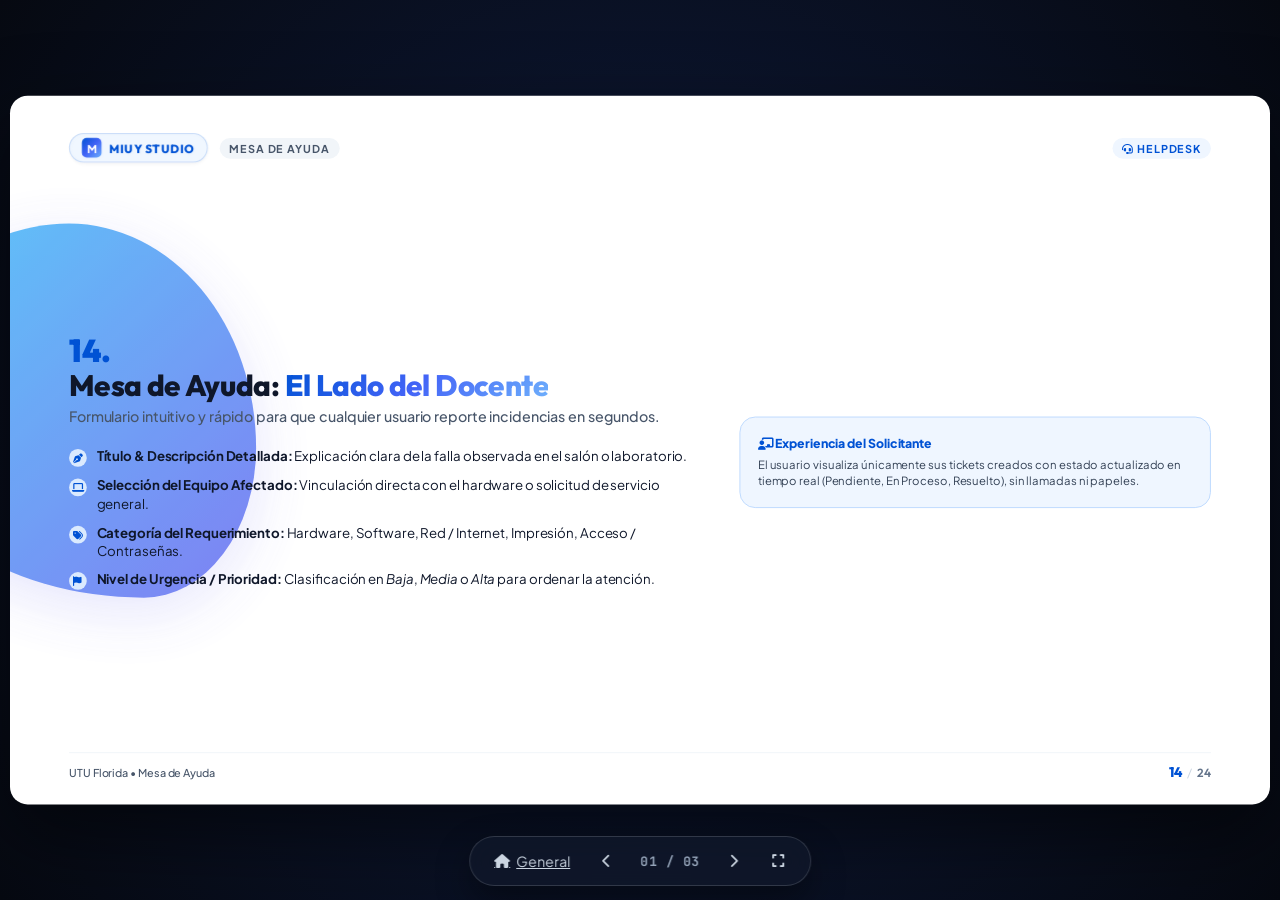
==== alan.html @ a7487570 "Presentacion modular por integrante con iframe maestro y diseño limpio para presentacion publica" ====
<!DOCTYPE html>
<html lang="es">
<head>
  <meta charset="UTF-8">
  <meta name="viewport" content="width=device-width, initial-scale=1.0">
  <title>Alan - Mesa de Ayuda | MIUY Studio • Portal UTU</title>
  
  <!-- FontAwesome 6 & Estilos -->
  <link rel="stylesheet" href="https://cdnjs.cloudflare.com/ajax/libs/font-awesome/6.5.1/css/all.min.css">
  <link rel="stylesheet" href="styles.css">
</head>
<body class="speaker-page">

<div id="presentation-container">
  
  <!-- MAIN SLIDE VIEWPORT (16:9 1280x720) -->
  <div id="slide-viewport">

    <!-- SLIDE 14: MESA DE AYUDA: LADO DEL USUARIO -->
    <section class="slide active" data-slide="14">
      <div class="slide-bg-decor">
        <div class="blob-left-accent"></div>
      </div>

      <div class="slide-header">
        <div class="header-left">
          <div class="project-brand-pill"><div class="brand-icon">M</div><span class="brand-text">MIUY STUDIO</span></div>
          <span class="section-tag">Mesa de Ayuda</span>
        </div>
        <div class="section-tag" style="background:#eff6ff; color:var(--primary); font-weight:700;">
          <i class="fa-solid fa-headset"></i> Helpdesk
        </div>
      </div>

      <div class="slide-body">
        <div class="col-left">
          <div class="slide-title-area">
            <div class="slide-number-label">14.</div>
            <h2 class="slide-title">Mesa de Ayuda: <span class="highlight">El Lado del Docente</span></h2>
            <p class="slide-subtitle">Formulario intuitivo y rápido para que cualquier usuario reporte incidencias en segundos.</p>
          </div>

          <ul class="custom-list">
            <li>
              <span class="list-icon"><i class="fa-solid fa-pen-nib"></i></span>
              <div><strong>Título & Descripción Detallada:</strong> Explicación clara de la falla observada en el salón o laboratorio.</div>
            </li>
            <li>
              <span class="list-icon"><i class="fa-solid fa-laptop"></i></span>
              <div><strong>Selección del Equipo Afectado:</strong> Vinculación directa con el hardware o solicitud de servicio general.</div>
            </li>
            <li>
              <span class="list-icon"><i class="fa-solid fa-tags"></i></span>
              <div><strong>Categoría del Requerimiento:</strong> Hardware, Software, Red / Internet, Impresión, Acceso / Contraseñas.</div>
            </li>
            <li>
              <span class="list-icon"><i class="fa-solid fa-flag"></i></span>
              <div><strong>Nivel de Urgencia / Prioridad:</strong> Clasificación en <em>Baja</em>, <em>Media</em> o <em>Alta</em> para ordenar la atención.</div>
            </li>
          </ul>
        </div>

        <div class="col-right">
          <div style="background:#eff6ff; border:1px solid #bfdbfe; border-radius:16px; padding:18px; width:100%;">
            <div style="font-size:12.5px; font-weight:800; color:var(--primary); margin-bottom:6px;"><i class="fa-solid fa-chalkboard-user"></i> Experiencia del Solicitante</div>
            <p style="font-size:11.5px; color:#334155; line-height:1.45;">
              El usuario visualiza únicamente sus tickets creados con estado actualizado en tiempo real (Pendiente, En Proceso, Resuelto), sin llamadas ni papeles.
            </p>
          </div>
        </div>
      </div>

      <div class="slide-footer">
        <div class="footer-school-info"><span class="footer-school-text">UTU Florida • Mesa de Ayuda</span></div>
        <div class="footer-pagination"><span class="page-cur">14</span><span class="page-sep">/</span><span class="page-total">24</span></div>
      </div>
    </section>

    <!-- SLIDE 15: BANDEJA TÉCNICA -->
    <section class="slide" data-slide="15">
      <div class="slide-bg-decor">
        <div class="blob-bottom-right"></div>
      </div>

      <div class="slide-header">
        <div class="header-left">
          <div class="project-brand-pill"><div class="brand-icon">M</div><span class="brand-text">MIUY STUDIO</span></div>
          <span class="section-tag">Gestión de Soporte</span>
        </div>
        <div class="section-tag" style="background:#eff6ff; color:var(--primary); font-weight:700;">
          <i class="fa-solid fa-screwdriver-wrench"></i> Bandeja Técnica
        </div>
      </div>

      <div class="slide-body">
        <div class="col-left">
          <div class="slide-title-area">
            <div class="slide-number-label">15.</div>
            <h2 class="slide-title">Bandeja Técnica & <span class="highlight">Gestión de Incidencias</span></h2>
            <p class="slide-subtitle">Herramientas especializadas para el trabajo diario de los técnicos de soporte informático.</p>
          </div>

          <div class="cards-grid-2">
            <div class="feature-card">
              <div class="feature-icon-box"><i class="fa-solid fa-user-check"></i></div>
              <div class="feature-title">Mis Tickets</div>
              <div class="feature-desc">Incidencias asignadas directamente al técnico autenticado para su diagnóstico.</div>
            </div>
            <div class="feature-card">
              <div class="feature-icon-box"><i class="fa-solid fa-list-check"></i></div>
              <div class="feature-title">Todos los Tickets</div>
              <div class="feature-desc">Visión global de requerimientos para auto-asignación coordinada del equipo técnico.</div>
            </div>
            <div class="feature-card">
              <div class="feature-icon-box"><i class="fa-solid fa-wrench"></i></div>
              <div class="feature-title">Equipos con Atención</div>
              <div class="feature-desc">Seguimiento de hardware que actualmente se encuentra en taller o mantenimiento.</div>
            </div>
            <div class="feature-card">
              <div class="feature-icon-box"><i class="fa-solid fa-filter"></i></div>
              <div class="feature-title">Filtros por Estado</div>
              <div class="feature-desc">Clasificación inmediata por Estado (Pendiente, En Proceso, Resuelto) y Prioridad.</div>
            </div>
          </div>
        </div>

        <div class="col-right">
          <div class="device-frame-laptop">
            <div class="laptop-browser-bar">
              <div class="browser-dot red"></div><div class="browser-dot yellow"></div><div class="browser-dot green"></div>
              <div class="browser-url-pill">modulos/mesa_ayuda/mesa_ayuda.php</div>
            </div>
            <div class="mockup-img-container">
              <img src="assets/app_mesa_ayuda.png" alt="Bandeja Técnica de Mesa de Ayuda" class="real-screenshot-img">
            </div>
          </div>
        </div>
      </div>

      <div class="slide-footer">
        <div class="footer-school-info"><span class="footer-school-text">UTU Florida • Mesa de Ayuda</span></div>
        <div class="footer-pagination"><span class="page-cur">15</span><span class="page-sep">/</span><span class="page-total">24</span></div>
      </div>
    </section>

    <!-- SLIDE 16: FLUJO DE RESOLUCIÓN EN VIVO -->
    <section class="slide" data-slide="16">
      <div class="slide-bg-decor">
        <div class="blob-corner-right"></div>
      </div>

      <div class="slide-header">
        <div class="header-left">
          <div class="project-brand-pill"><div class="brand-icon">M</div><span class="brand-text">MIUY STUDIO</span></div>
          <span class="section-tag">Demostración en Vivo</span>
        </div>
        <div class="section-tag" style="background:#eff6ff; color:var(--primary); font-weight:700;">
          <i class="fa-solid fa-arrows-split-up-and-left"></i> Ciclo del Ticket
        </div>
      </div>

      <div class="slide-body" style="flex-direction:column; align-items:flex-start;">
        <div class="slide-title-area" style="display:flex; justify-content:space-between; align-items:flex-end; width:100%;">
          <div>
            <div class="slide-number-label">16.</div>
            <h2 class="slide-title">Flujo de Resolución: <span class="highlight">Ciclo del Ticket</span></h2>
            <p class="slide-subtitle">Transición formal del incidente: Pendiente → En Proceso → Resuelto con registro de solución.</p>
          </div>
          <button class="hud-btn" onclick="nextWorkflowStep()" style="background:var(--primary); color:#fff; font-size:11.5px; font-weight:700; padding:5px 12px; border-radius:6px;">
            <i class="fa-solid fa-play"></i> Avanzar Etapa del Ticket
          </button>
        </div>

        <div class="workflow-step-container">
          <div class="workflow-step-item active-step">
            <div class="step-num-bubble">1</div>
            <div style="font-weight:800; font-size:12.5px; color:#b91c1c; font-family:var(--font-display);">PENDIENTE</div>
            <div style="font-size:10.5px; color:#64748b; margin-top:2px;">Apertura por solicitante; técnico nullable.</div>
          </div>
          <div class="workflow-step-item">
            <div class="step-num-bubble">2</div>
            <div style="font-weight:800; font-size:12.5px; color:#0284c7; font-family:var(--font-display);">EN PROCESO</div>
            <div style="font-size:10.5px; color:#64748b; margin-top:2px;">Técnico asignado y diagnóstico en curso.</div>
          </div>
          <div class="workflow-step-item">
            <div class="step-num-bubble">3</div>
            <div style="font-weight:800; font-size:12.5px; color:#166534; font-family:var(--font-display);">RESUELTO</div>
            <div style="font-size:10.5px; color:#64748b; margin-top:2px;">Solución técnica aplicada y cierre.</div>
          </div>
        </div>

        <div id="ticket-sim-preview" style="width:100%; margin-top:12px;">
          <div style="background:#fef2f2; border:1px solid #fecaca; border-radius:10px; padding:12px;">
            <div style="display:flex; justify-content:space-between; margin-bottom:4px;">
              <span style="font-weight:800; color:#b91c1c; font-size:11.5px;"><i class="fa-solid fa-circle-dot"></i> TICKET #104 - PENDIENTE</span>
              <span style="font-size:10.5px; color:#64748b;">Solicitante: Juan Pérez (C.I. 4.892.110)</span>
            </div>
            <p style="font-size:12.5px; font-weight:600; color:#1e293b;">"Impresora de Dirección no responde en red"</p>
            <p style="font-size:11px; color:#64748b; margin-top:3px;">Asignado a: <em>Sin técnico asignado</em> | Equipo: IMP-KYOCERA-09</p>
          </div>
        </div>
      </div>

      <div class="slide-footer">
        <div class="footer-school-info"><span class="footer-school-text">UTU Florida • Ciclo del Ticket</span></div>
        <div class="footer-pagination"><span class="page-cur">16</span><span class="page-sep">/</span><span class="page-total">24</span></div>
      </div>
    </section>

  </div>

  <!-- HUD CONTROLLER LOCAL -->
  <div id="hud-controller" class="speaker-hud">
    <a href="index.html" class="hud-btn hud-home-btn" title="Volver a la Presentación General" target="_top">
      <i class="fa-solid fa-house"></i> <span>General</span>
    </a>
    <button class="hud-btn" id="btn-prev" title="Anterior (← o RePág)">
      <i class="fa-solid fa-chevron-left"></i>
    </button>
    <div id="hud-slide-indicator" class="hud-slide-indicator">01 / 01</div>
    <button class="hud-btn" id="btn-next" title="Siguiente (→, Espacio o AvPág)">
      <i class="fa-solid fa-chevron-right"></i>
    </button>
    <button class="hud-btn" id="btn-fullscreen" title="Pantalla Completa (Tecla F)">
      <i class="fa-solid fa-expand"></i>
    </button>
  </div>

</div>

<script src="deck-common.js"></script>
</body>
</html>
---- styles.css ----
/* ==========================================================================
   MIUY STUDIO - SISTEMA DE GESTIÓN TI
   Defensa de Proyecto Final de Grado | 3° Año B.T. Tecnologías de la Información
   Tipografía de Alta Legibilidad & Diseño Corporativo SaaS
   ========================================================================== */

@import url('https://fonts.googleapis.com/css2?family=Plus+Jakarta+Sans:ital,wght@0,300;0,400;0,500;0,600;0,700;0,800;1,400&family=Outfit:wght@400;500;600;700;800;900&family=JetBrains+Mono:wght@400;500;600;700&display=swap');

:root {
  --primary: #0052D4;
  --primary-dark: #003db3;
  --primary-light: #4364F7;
  --cyan-accent: #00C2FF;
  --sky-accent: #38bdf8;
  
  --primary-gradient: linear-gradient(135deg, #0052D4 0%, #4364F7 50%, #6FB1FC 100%);
  --cyan-gradient: linear-gradient(135deg, #00C2FF 0%, #0075FF 100%);
  --accent-gradient: linear-gradient(135deg, #0ea5e9 0%, #2563eb 100%);
  
  --surface: #ffffff;
  --surface-alt: #f8fafc;
  --surface-card: #ffffff;
  --border: #e2e8f0;
  --border-subtle: #edf2f7;
  --border-focus: rgba(0, 82, 212, 0.3);
  
  --text-main: #0f172a;
  --text-muted: #475569;
  --text-light: #64748b;
  --text-white: #ffffff;
  
  --shadow-sm: 0 2px 4px rgba(0, 0, 0, 0.04);
  --shadow-md: 0 10px 25px -5px rgba(0, 50, 150, 0.07), 0 4px 10px -2px rgba(0, 0, 0, 0.03);
  --shadow-lg: 0 20px 40px -10px rgba(0, 82, 212, 0.12), 0 8px 16px -4px rgba(0, 0, 0, 0.03);
  --shadow-glow: 0 0 30px rgba(0, 82, 212, 0.2);
  
  --radius-xs: 6px;
  --radius-sm: 10px;
  --radius-md: 16px;
  --radius-lg: 24px;
  --radius-full: 9999px;
  
  --font-display: 'Outfit', -apple-system, BlinkMacSystemFont, 'Segoe UI', Roboto, sans-serif;
  --font-body: 'Plus Jakarta Sans', -apple-system, BlinkMacSystemFont, 'Segoe UI', Roboto, sans-serif;
  --font-mono: 'JetBrains Mono', monospace;
  
  --transition: all 0.35s cubic-bezier(0.16, 1, 0.3, 1);
}

* {
  margin: 0;
  padding: 0;
  box-sizing: border-box;
}

html, body {
  width: 100%;
  height: 100%;
  overflow: hidden;
  background-color: #070b14;
  font-family: var(--font-body);
  color: var(--text-main);
  user-select: none;
  -webkit-font-smoothing: antialiased;
  -moz-osx-font-smoothing: grayscale;
}

/* ==========================================================================
   PRESENTATION VIEWPORT (16:9 Aspect Ratio)
   ========================================================================== */
#presentation-container {
  position: relative;
  width: 100vw;
  height: 100vh;
  display: flex;
  align-items: center;
  justify-content: center;
  background: radial-gradient(circle at center, #0f1c3f 0%, #060911 100%);
  overflow: hidden;
}

#slide-viewport {
  position: relative;
  width: 1280px;
  height: 720px;
  background: #ffffff;
  border-radius: 18px;
  overflow: hidden;
  box-shadow: 0 30px 80px rgba(0, 0, 0, 0.55);
  transform-origin: center center;
  transition: transform 0.15s ease-out;
  flex-shrink: 0;
}

/* ==========================================================================
   ORGANIC VECTOR BACKGROUNDS (Design Reference Match)
   ========================================================================== */
.slide-bg-decor {
  position: absolute;
  inset: 0;
  pointer-events: none;
  z-index: 0;
  overflow: hidden;
}

.blob-corner-right {
  position: absolute;
  top: -100px;
  right: -90px;
  width: 500px;
  height: 500px;
  background: var(--primary-gradient);
  border-radius: 43% 57% 70% 30% / 40% 40% 60% 60%;
  opacity: 0.95;
  filter: drop-shadow(0 15px 30px rgba(0, 82, 212, 0.25));
  animation: blobMotion1 16s ease-in-out infinite alternate;
}

.blob-bottom-right {
  position: absolute;
  bottom: -150px;
  right: -80px;
  width: 560px;
  height: 560px;
  background: linear-gradient(135deg, #0284c7 0%, #2563eb 100%);
  border-radius: 60% 40% 30% 70% / 60% 30% 70% 40%;
  opacity: 0.92;
  filter: drop-shadow(0 15px 35px rgba(2, 132, 199, 0.25));
  animation: blobMotion2 18s ease-in-out infinite alternate;
}

.blob-left-accent {
  position: absolute;
  top: 18%;
  left: -130px;
  width: 380px;
  height: 380px;
  background: linear-gradient(135deg, #38bdf8 0%, #6366f1 100%);
  border-radius: 50% 50% 30% 70% / 50% 60% 40% 50%;
  opacity: 0.82;
  filter: drop-shadow(0 15px 30px rgba(99, 102, 241, 0.2));
  animation: blobMotion3 20s ease-in-out infinite alternate;
}

.circle-ring-sm {
  position: absolute;
  top: 65px;
  right: 260px;
  width: 50px;
  height: 50px;
  border: 5px solid rgba(0, 82, 212, 0.18);
  border-radius: 50%;
}

.diamond-accent {
  position: absolute;
  width: 12px;
  height: 12px;
  border: 2.5px solid #38bdf8;
  transform: rotate(45deg);
  opacity: 0.65;
}

.plus-accent {
  position: absolute;
  font-family: var(--font-display);
  font-size: 18px;
  font-weight: 700;
  color: #38bdf8;
  opacity: 0.55;
}

@keyframes blobMotion1 {
  0% { transform: translate(0, 0) rotate(0deg) scale(1); }
  100% { transform: translate(-25px, 35px) rotate(16deg) scale(1.04); }
}

@keyframes blobMotion2 {
  0% { transform: translate(0, 0) rotate(0deg) scale(1); }
  100% { transform: translate(20px, -30px) rotate(-14deg) scale(1.05); }
}

@keyframes blobMotion3 {
  0% { transform: translate(0, 0) rotate(0deg) scale(1); }
  100% { transform: translate(25px, 25px) rotate(20deg) scale(1.06); }
}

/* ==========================================================================
   SLIDE ARCHITECTURE & TRANSITIONS
   ========================================================================= */
.slide {
  position: absolute;
  inset: 0;
  padding: 38px 60px 24px 60px;
  display: flex;
  flex-direction: column;
  justify-content: space-between;
  opacity: 0;
  visibility: hidden;
  pointer-events: none;
  transform: translateX(35px) scale(0.985);
  transition: opacity 0.4s cubic-bezier(0.16, 1, 0.3, 1),
              transform 0.4s cubic-bezier(0.16, 1, 0.3, 1),
              visibility 0.4s;
  z-index: 1;
}

.slide.active {
  opacity: 1;
  visibility: visible;
  pointer-events: auto;
  transform: translateX(0) scale(1);
  z-index: 2;
}

.slide.exit-left {
  opacity: 0;
  visibility: hidden;
  transform: translateX(-35px) scale(0.985);
}

.slide.active .slide-title-area {
  animation: slideInUp 0.45s ease backwards 0.08s;
}
.slide.active .slide-body {
  animation: slideInUp 0.5s ease backwards 0.15s;
}

@keyframes slideInUp {
  from { opacity: 0; transform: translateY(14px); }
  to { opacity: 1; transform: translateY(0); }
}

/* ==========================================================================
   SLIDE HEADER
   ========================================================================== */
.slide-header {
  display: flex;
  justify-content: space-between;
  align-items: center;
  z-index: 10;
  margin-bottom: 10px;
}

.header-left {
  display: flex;
  align-items: center;
  gap: 12px;
}

.project-brand-pill {
  display: flex;
  align-items: center;
  gap: 8px;
  background: rgba(240, 247, 255, 0.95);
  border: 1px solid rgba(0, 82, 212, 0.18);
  padding: 4px 12px;
  border-radius: var(--radius-full);
  box-shadow: var(--shadow-sm);
  backdrop-filter: blur(6px);
}

.brand-icon {
  width: 20px;
  height: 20px;
  background: var(--primary-gradient);
  border-radius: 5px;
  display: flex;
  align-items: center;
  justify-content: center;
  color: #fff;
  font-weight: 800;
  font-size: 11px;
}

.brand-text {
  font-weight: 800;
  font-size: 12px;
  letter-spacing: 0.6px;
  color: var(--primary);
  font-family: var(--font-display);
}

.section-tag {
  font-size: 11px;
  font-weight: 700;
  text-transform: uppercase;
  letter-spacing: 1px;
  color: var(--text-muted);
  background: #f1f5f9;
  padding: 4px 10px;
  border-radius: var(--radius-full);
}

.speaker-pill {
  display: flex;
  align-items: center;
  gap: 8px;
  background: #ffffff;
  border: 1px solid var(--border);
  padding: 4px 12px;
  border-radius: var(--radius-full);
  box-shadow: var(--shadow-sm);
}

.speaker-role-tag {
  font-size: 11px;
  font-weight: 800;
  color: var(--primary);
  text-transform: uppercase;
  letter-spacing: 0.5px;
}

.speaker-desc-tag {
  font-size: 12px;
  font-weight: 600;
  color: var(--text-main);
}

/* ==========================================================================
   TYPOGRAPHY & HEADINGS
   ========================================================================== */
.slide-title-area {
  margin-bottom: 12px;
}

.slide-number-label {
  font-family: var(--font-display);
  font-size: 32px;
  font-weight: 900;
  color: var(--primary);
  line-height: 1;
  margin-bottom: 2px;
}

.slide-title {
  font-family: var(--font-display);
  font-size: 30px;
  font-weight: 800;
  color: var(--text-main);
  line-height: 1.18;
  letter-spacing: -0.4px;
}

.slide-title span.highlight {
  background: var(--primary-gradient);
  -webkit-background-clip: text;
  -webkit-text-fill-color: transparent;
}

.slide-subtitle {
  font-size: 14.5px;
  color: var(--text-muted);
  font-weight: 500;
  margin-top: 4px;
  line-height: 1.45;
}

/* ==========================================================================
   SLIDE BODY & LAYOUTS
   ========================================================================== */
.slide-body {
  position: relative;
  flex: 1;
  display: flex;
  gap: 32px;
  z-index: 5;
  align-items: center;
}

.col-left {
  flex: 1.15;
  display: flex;
  flex-direction: column;
  justify-content: center;
}

.col-right {
  flex: 0.85;
  display: flex;
  align-items: center;
  justify-content: center;
}

/* Feature Cards & Grids */
.cards-grid-2 {
  display: grid;
  grid-template-columns: repeat(2, 1fr);
  gap: 14px;
  width: 100%;
}

.cards-grid-3 {
  display: grid;
  grid-template-columns: repeat(3, 1fr);
  gap: 14px;
  width: 100%;
}

.cards-grid-4 {
  display: grid;
  grid-template-columns: repeat(4, 1fr);
  gap: 12px;
  width: 100%;
}

.feature-card {
  background: #ffffff;
  border: 1px solid var(--border);
  border-radius: var(--radius-md);
  padding: 15px 16px;
  box-shadow: var(--shadow-sm);
  transition: var(--transition);
  position: relative;
  overflow: hidden;
}

.feature-card::before {
  content: '';
  position: absolute;
  top: 0;
  left: 0;
  width: 3.5px;
  height: 100%;
  background: var(--primary-gradient);
  opacity: 0;
  transition: opacity 0.25s ease;
}

.feature-card:hover {
  transform: translateY(-2px);
  box-shadow: var(--shadow-md);
  border-color: #93c5fd;
}

.feature-card:hover::before {
  opacity: 1;
}

.feature-icon-box {
  width: 36px;
  height: 36px;
  background: rgba(0, 82, 212, 0.08);
  border-radius: 8px;
  display: flex;
  align-items: center;
  justify-content: center;
  font-size: 16px;
  color: var(--primary);
  margin-bottom: 10px;
}

.feature-title {
  font-family: var(--font-display);
  font-size: 15px;
  font-weight: 700;
  color: var(--text-main);
  margin-bottom: 3px;
}

.feature-desc {
  font-size: 12.5px;
  color: var(--text-muted);
  line-height: 1.45;
}

/* Bullet list */
.custom-list {
  list-style: none;
  display: flex;
  flex-direction: column;
  gap: 10px;
  margin-top: 8px;
}

.custom-list li {
  display: flex;
  align-items: flex-start;
  gap: 10px;
  font-size: 13.5px;
  color: var(--text-main);
  line-height: 1.4;
}

.list-icon {
  flex-shrink: 0;
  width: 18px;
  height: 18px;
  border-radius: 50%;
  background: #dbeafe;
  color: var(--primary);
  display: flex;
  align-items: center;
  justify-content: center;
  font-size: 10px;
  font-weight: 800;
  margin-top: 2px;
}

/* ==========================================================================
   MOCKUPS & HARDWARE FRAMES
   ========================================================================== */
.device-frame-laptop {
  position: relative;
  width: 100%;
  max-width: 440px;
  background: #ffffff;
  border-radius: 12px;
  border: 1px solid #cbd5e1;
  box-shadow: var(--shadow-lg);
  overflow: hidden;
}

.laptop-browser-bar {
  height: 26px;
  background: #f1f5f9;
  border-bottom: 1px solid #e2e8f0;
  display: flex;
  align-items: center;
  padding: 0 10px;
  gap: 5px;
}

.browser-dot {
  width: 7px;
  height: 7px;
  border-radius: 50%;
}
.browser-dot.red { background: #ef4444; }
.browser-dot.yellow { background: #f59e0b; }
.browser-dot.green { background: #10b981; }

.browser-url-pill {
  flex: 1;
  height: 16px;
  background: #ffffff;
  border-radius: 4px;
  font-size: 9.5px;
  font-family: var(--font-mono);
  color: var(--text-light);
  display: flex;
  align-items: center;
  padding: 0 6px;
  margin-left: 8px;
}

.mockup-inner-content {
  padding: 12px;
  background: #f8fafc;
}

.mockup-img-container {
  width: 100%;
  overflow: hidden;
  background: #0f172a;
  display: flex;
  align-items: flex-start;
  justify-content: center;
  max-height: 240px;
}

.real-screenshot-img {
  width: 100%;
  height: auto;
  display: block;
  object-fit: cover;
  object-position: top left;
}

.device-phone {
  position: relative;
  width: 195px;
  height: 360px;
  background: #0f172a;
  border-radius: 30px;
  padding: 8px;
  box-shadow: 0 20px 40px -10px rgba(0, 0, 0, 0.35);
  border: 3px solid #334155;
  flex-shrink: 0;
}

.phone-notch {
  width: 65px;
  height: 12px;
  background: #0f172a;
  border-radius: 0 0 8px 8px;
  position: absolute;
  top: 8px;
  left: 50%;
  transform: translateX(-50%);
  z-index: 10;
}

.phone-screen {
  width: 100%;
  height: 100%;
  background: #000000;
  border-radius: 22px;
  overflow: hidden;
  position: relative;
  display: flex;
  flex-direction: column;
}

.real-phone-screenshot {
  width: 100%;
  height: 100%;
  object-fit: cover;
  object-position: top center;
  display: block;
}

.device-tablet {
  position: relative;
  width: 360px;
  height: 240px;
  background: #1e293b;
  border-radius: 18px;
  padding: 10px;
  box-shadow: 0 20px 40px -10px rgba(0, 0, 0, 0.3);
  border: 3px solid #475569;
}

.tablet-screen {
  width: 100%;
  height: 100%;
  background: #ffffff;
  border-radius: 12px;
  overflow: hidden;
}

/* ==========================================================================
   HERO / TITLE SLIDE (Slide 1)
   ========================================================================== */
.slide-hero {
  position: relative;
  background: radial-gradient(circle at 80% 20%, rgba(56, 189, 248, 0.12) 0%, transparent 60%), #ffffff;
}

.slide-hero .col-left {
  flex: 1.15;
  max-width: 58%;
}

.slide-hero .col-right {
  flex: 0.85;
  max-width: 42%;
  display: flex;
  justify-content: center;
}

.hero-badge {
  display: inline-flex;
  align-items: center;
  gap: 8px;
  background: #eff6ff;
  border: 1px solid #bfdbfe;
  color: var(--primary);
  padding: 5px 14px;
  border-radius: var(--radius-full);
  font-size: 12px;
  font-weight: 700;
  letter-spacing: 0.5px;
  margin-bottom: 14px;
}

.hero-main-title {
  font-family: var(--font-display);
  font-size: 36px;
  font-weight: 900;
  line-height: 1.12;
  color: var(--text-main);
  margin-bottom: 12px;
  letter-spacing: -0.5px;
}

.hero-subtitle {
  font-size: 14.5px;
  color: var(--text-muted);
  line-height: 1.5;
  max-width: 580px;
  margin-bottom: 18px;
}

.hero-meta-row {
  display: flex;
  gap: 20px;
  align-items: flex-start;
  border-top: 1px solid var(--border);
  padding-top: 12px;
  flex-wrap: wrap;
}

.meta-item {
  display: flex;
  flex-direction: column;
}

.meta-label {
  font-size: 10px;
  text-transform: uppercase;
  color: var(--text-light);
  font-weight: 700;
  letter-spacing: 0.8px;
}

.meta-val {
  font-size: 13px;
  font-weight: 700;
  color: var(--text-main);
}

/* ==========================================================================
   TEAM INTRO SLIDE (6 Oradores Grid)
   ========================================================================== */
.team-grid-6 {
  display: grid;
  grid-template-columns: repeat(3, 1fr);
  gap: 12px;
  width: 100%;
}

.speaker-profile-card {
  background: #ffffff;
  border: 1px solid var(--border);
  border-radius: var(--radius-md);
  padding: 12px 14px;
  display: flex;
  align-items: center;
  gap: 12px;
  box-shadow: var(--shadow-sm);
  transition: var(--transition);
}

.speaker-profile-card:hover {
  transform: translateY(-2px);
  border-color: #38bdf8;
  box-shadow: var(--shadow-md);
}

.profile-avatar-circle {
  width: 40px;
  height: 40px;
  border-radius: 50%;
  background: var(--primary-gradient);
  display: flex;
  align-items: center;
  justify-content: center;
  color: #ffffff;
  font-size: 15px;
  font-weight: 800;
  flex-shrink: 0;
}

.profile-speaker-num {
  font-size: 10px;
  font-weight: 800;
  color: #0284c7;
  text-transform: uppercase;
  letter-spacing: 0.5px;
}

.profile-name {
  font-family: var(--font-display);
  font-size: 14px;
  font-weight: 800;
  color: var(--text-main);
}

.profile-topic {
  font-size: 11px;
  color: var(--text-muted);
  line-height: 1.25;
  margin-top: 1px;
}

/* ==========================================================================
   MER DIAGRAM BOX
   ========================================================================== */
.mer-diagram-box {
  background: #f8fafc;
  border: 1px solid #cbd5e1;
  border-radius: var(--radius-md);
  padding: 12px;
  display: grid;
  grid-template-columns: repeat(3, 1fr);
  gap: 10px;
  position: relative;
  width: 100%;
}

.mer-table-entity {
  background: #ffffff;
  border: 1px solid #94a3b8;
  border-radius: 8px;
  overflow: hidden;
  box-shadow: var(--shadow-sm);
  transition: var(--transition);
  cursor: pointer;
}

.mer-table-entity:hover, .mer-table-entity.highlighted {
  border-color: var(--primary);
  box-shadow: 0 0 12px rgba(0, 82, 212, 0.25);
  transform: translateY(-2px);
}

.mer-entity-header {
  background: var(--primary-gradient);
  color: #ffffff;
  font-family: var(--font-mono);
  font-size: 11px;
  font-weight: 700;
  padding: 5px 8px;
  display: flex;
  justify-content: space-between;
  align-items: center;
}

.mer-entity-body {
  padding: 6px 8px;
  font-size: 10.5px;
  font-family: var(--font-mono);
  color: var(--text-main);
  display: flex;
  flex-direction: column;
  gap: 3px;
}

.mer-col-pk { color: #b91c1c; font-weight: 700; }
.mer-col-fk { color: #0284c7; font-weight: 700; }

/* ==========================================================================
   WORKFLOW SIMULATOR
   ========================================================================== */
.workflow-step-container {
  display: flex;
  align-items: center;
  justify-content: space-between;
  width: 100%;
  position: relative;
  margin-top: 8px;
}

.workflow-step-container::before {
  content: '';
  position: absolute;
  top: 50%;
  left: 30px;
  right: 30px;
  height: 2px;
  background: #cbd5e1;
  transform: translateY(-50%);
  z-index: 1;
}

.workflow-step-item {
  position: relative;
  z-index: 2;
  background: #ffffff;
  border: 1.5px solid #cbd5e1;
  border-radius: 12px;
  padding: 10px 14px;
  width: 29%;
  box-shadow: var(--shadow-sm);
  text-align: center;
  transition: var(--transition);
}

.workflow-step-item.active-step {
  border-color: var(--primary);
  background: #eff6ff;
  box-shadow: 0 0 15px rgba(0, 82, 212, 0.15);
}

.step-num-bubble {
  width: 26px;
  height: 26px;
  background: var(--primary-gradient);
  color: #fff;
  border-radius: 50%;
  display: flex;
  align-items: center;
  justify-content: center;
  font-weight: 800;
  font-size: 12px;
  margin: 0 auto 5px auto;
}

/* ==========================================================================
   SLIDE FOOTER
   ========================================================================== */
.slide-footer {
  display: flex;
  justify-content: space-between;
  align-items: center;
  padding-top: 10px;
  border-top: 1px solid #f1f5f9;
  z-index: 10;
}

.footer-school-info {
  display: flex;
  align-items: center;
  gap: 10px;
}

.footer-school-logo {
  height: 18px;
  width: auto;
  opacity: 0.85;
}

.footer-school-text {
  font-size: 11px;
  color: var(--text-muted);
  font-weight: 500;
}

.footer-pagination {
  display: flex;
  align-items: center;
  gap: 5px;
}

.page-cur {
  font-family: var(--font-display);
  font-size: 14px;
  font-weight: 800;
  color: var(--primary);
}

.page-sep {
  color: #cbd5e1;
  font-size: 12px;
}

.page-total {
  font-family: var(--font-display);
  font-size: 12px;
  font-weight: 600;
  color: var(--text-light);
}

/* ==========================================================================
   CLOSING SLIDE (Slide 26) SPECIFIC STYLES
   ========================================================================== */
.slide-closing .col-left {
  flex: 1.15;
  max-width: 58%;
  display: flex;
  flex-direction: column;
  justify-content: center;
}

.slide-closing .col-right {
  flex: 0.85;
  max-width: 42%;
  display: flex;
  align-items: center;
  justify-content: center;
}

.closing-qa-box {
  background: linear-gradient(135deg, #eff6ff 0%, #dbeafe 100%);
  border: 1.5px solid #bfdbfe;
  border-radius: var(--radius-md);
  padding: 14px 18px;
  margin-top: 12px;
  box-shadow: var(--shadow-sm);
  position: relative;
  overflow: hidden;
}

.closing-qa-box::before {
  content: '';
  position: absolute;
  top: 0;
  left: 0;
  width: 4px;
  height: 100%;
  background: var(--primary-gradient);
}

.closing-qa-header {
  display: flex;
  align-items: center;
  gap: 14px;
}

.qa-icon-circle {
  width: 40px;
  height: 40px;
  background: var(--primary-gradient);
  color: #ffffff;
  border-radius: 10px;
  display: flex;
  align-items: center;
  justify-content: center;
  font-size: 18px;
  flex-shrink: 0;
  box-shadow: 0 4px 12px rgba(0, 82, 212, 0.25);
}

.qa-title {
  font-family: var(--font-display);
  font-size: 14.5px;
  font-weight: 800;
  color: var(--primary-dark);
  margin-bottom: 2px;
}

.qa-desc {
  font-size: 12px;
  color: #334155;
  line-height: 1.4;
}

.closing-card {
  background: #ffffff;
  border: 1px solid var(--border);
  border-radius: var(--radius-lg);
  padding: 24px 22px;
  text-align: center;
  box-shadow: var(--shadow-md);
  position: relative;
  width: 100%;
  max-width: 380px;
  display: flex;
  flex-direction: column;
  align-items: center;
}

.closing-logo-wrapper {
  margin-bottom: 12px;
  display: flex;
  align-items: center;
  justify-content: center;
}

.closing-logo {
  height: 85px;
  max-width: 180px;
  width: auto;
  object-fit: contain;
  filter: drop-shadow(0 4px 10px rgba(0, 0, 0, 0.06));
}

.closing-brand-name {
  font-family: var(--font-display);
  font-size: 20px;
  font-weight: 900;
  color: var(--text-main);
  letter-spacing: -0.3px;
}

.closing-specialty-tag {
  font-size: 12px;
  font-weight: 700;
  color: #0284c7;
  margin-top: 3px;
}

.closing-location {
  font-size: 11px;
  color: var(--text-light);
  margin-top: 4px;
  display: flex;
  align-items: center;
  justify-content: center;
  gap: 5px;
}

.closing-status-pill {
  margin-top: 14px;
  display: inline-flex;
  align-items: center;
  gap: 8px;
  background: #ecfdf5;
  border: 1px solid #a7f3d0;
  color: #065f46;
  font-size: 11px;
  font-weight: 700;
  padding: 4px 12px;
  border-radius: var(--radius-full);
}

.pulse-dot {
  width: 8px;
  height: 8px;
  border-radius: 50%;
  background: #10b981;
  box-shadow: 0 0 0 0 rgba(16, 185, 129, 0.7);
  animation: pulseGreen 2s infinite;
}

@keyframes pulseGreen {
  0% { transform: scale(0.95); box-shadow: 0 0 0 0 rgba(16, 185, 129, 0.7); }
  70% { transform: scale(1); box-shadow: 0 0 0 6px rgba(16, 185, 129, 0); }
  100% { transform: scale(0.95); box-shadow: 0 0 0 0 rgba(16, 185, 129, 0); }
}

/* ==========================================================================
   MINIMAL DISCREET CONTROLLER (For public presentation & touch)
   ========================================================================== */
#hud-controller {
  position: fixed;
  bottom: 14px;
  left: 50%;
  transform: translateX(-50%);
  background: rgba(15, 23, 42, 0.88);
  backdrop-filter: blur(14px);
  border: 1px solid rgba(255, 255, 255, 0.15);
  border-radius: var(--radius-full);
  padding: 6px 14px;
  display: flex;
  align-items: center;
  gap: 8px;
  box-shadow: 0 15px 35px rgba(0, 0, 0, 0.4);
  z-index: 200;
  color: #ffffff;
  max-width: calc(100vw - 20px);
}

.hud-btn {
  background: none;
  border: none;
  color: #cbd5e1;
  font-size: 14px;
  cursor: pointer;
  padding: 6px 10px;
  border-radius: 8px;
  transition: all 0.2s ease;
  display: flex;
  align-items: center;
  gap: 6px;
  min-height: 36px;
  min-width: 36px;
  justify-content: center;
}

.hud-btn:hover {
  color: #ffffff;
  background: rgba(255, 255, 255, 0.18);
}

.hud-btn:active {
  transform: scale(0.94);
}

.hud-slide-indicator {
  font-family: var(--font-mono);
  font-size: 13px;
  font-weight: 700;
  color: #94a3b8;
  padding: 0 8px;
  white-space: nowrap;
  letter-spacing: 0.5px;
}

/* ==========================================================================
   OVERVIEW GRID MODAL (All 26 Slides View)
   ========================================================================== */
#overview-modal {
  position: fixed;
  inset: 0;
  background: rgba(10, 15, 30, 0.95);
  backdrop-filter: blur(16px);
  z-index: 300;
  display: flex;
  flex-direction: column;
  padding: 32px;
  opacity: 0;
  pointer-events: none;
  transition: opacity 0.25s ease;
}

#overview-modal.open {
  opacity: 1;
  pointer-events: auto;
}

.overview-header {
  display: flex;
  justify-content: space-between;
  align-items: center;
  color: #ffffff;
  margin-bottom: 18px;
  flex-shrink: 0;
}

.overview-grid {
  flex: 1;
  display: grid;
  grid-template-columns: repeat(auto-fill, minmax(200px, 1fr));
  gap: 14px;
  overflow-y: auto;
  padding-right: 8px;
}

.overview-thumb {
  background: #1e293b;
  border: 1.5px solid #334155;
  border-radius: 10px;
  padding: 12px;
  cursor: pointer;
  transition: all 0.2s ease;
  display: flex;
  flex-direction: column;
  justify-content: space-between;
  height: 105px;
}

.overview-thumb:hover {
  border-color: #38bdf8;
  transform: translateY(-2px);
  box-shadow: 0 8px 20px rgba(56, 189, 248, 0.15);
}

.overview-thumb.current {
  border-color: var(--primary);
  background: #1e3a8a;
}

.thumb-num {
  font-family: var(--font-display);
  font-size: 15px;
  font-weight: 800;
  color: #38bdf8;
}

.thumb-title {
  font-size: 11.5px;
  font-weight: 600;
  color: #ffffff;
  line-height: 1.25;
}

.thumb-speaker {
  font-size: 10px;
  color: #94a3b8;
}

/* ==========================================================================
   RESPONSIVE & MOBILE ADAPTIVE STYLES
   ========================================================================== */

/* Tablet / Smaller screens fine-tuning */
@media (max-width: 1024px) {
  #hud-controller {
    padding: 5px 10px;
    gap: 6px;
  }
}

/* Mobile Portrait Mode & Narrow Windows */
@media (max-width: 820px) and (orientation: portrait), (max-width: 680px) {
  html, body {
    overflow-y: auto !important;
    overflow-x: hidden !important;
    height: auto !important;
    min-height: 100% !important;
    user-select: auto;
  }

  #presentation-container {
    height: auto !important;
    min-height: 100vh !important;
    display: block !important;
    padding: 0 !important;
    overflow-y: visible !important;
    overflow-x: hidden !important;
    background: #0b1120 !important;
  }

  #slide-viewport {
    width: 100% !important;
    max-width: 100% !important;
    height: auto !important;
    min-height: 100vh !important;
    transform: none !important;
    border-radius: 0 !important;
    box-shadow: none !important;
    position: relative !important;
    overflow: visible !important;
    background: #ffffff !important;
  }

  .slide {
    position: relative !important;
    inset: auto !important;
    width: 100% !important;
    min-height: 100vh !important;
    height: auto !important;
    padding: 20px 16px 85px 16px !important;
    display: none !important;
    flex-direction: column !important;
    justify-content: flex-start !important;
    gap: 16px !important;
    transform: none !important;
    opacity: 1 !important;
    visibility: visible !important;
  }

  .slide.active {
    display: flex !important;
  }

  .slide.exit-left {
    display: none !important;
  }

  .slide-header {
    flex-direction: column !important;
    align-items: flex-start !important;
    gap: 8px !important;
    margin-bottom: 8px !important;
  }

  .header-left {
    flex-wrap: wrap !important;
    gap: 6px !important;
  }

  .speaker-pill {
    align-self: flex-start !important;
  }

  .slide-body {
    flex-direction: column !important;
    align-items: stretch !important;
    gap: 16px !important;
    flex: none !important;
  }

  .col-left, .col-right {
    flex: none !important;
    width: 100% !important;
    max-width: 100% !important;
    justify-content: flex-start !important;
  }

  .slide-title-area {
    margin-bottom: 8px !important;
  }

  .slide-number-label {
    font-size: 22px !important;
  }

  .slide-title {
    font-size: 20px !important;
    line-height: 1.25 !important;
  }

  .slide-subtitle {
    font-size: 13px !important;
    line-height: 1.4 !important;
  }

  .hero-main-title {
    font-size: 22px !important;
    line-height: 1.2 !important;
  }

  .hero-subtitle {
    font-size: 13.5px !important;
    line-height: 1.45 !important;
    margin-bottom: 14px !important;
  }

  .hero-meta-row {
    flex-direction: column !important;
    gap: 10px !important;
    align-items: flex-start !important;
  }

  .cards-grid-2, .cards-grid-3, .cards-grid-4 {
    grid-template-columns: 1fr !important;
    gap: 10px !important;
  }

  .team-grid-6 {
    grid-template-columns: 1fr !important;
    gap: 10px !important;
  }

  .mer-diagram-box {
    grid-template-columns: 1fr !important;
    gap: 10px !important;
  }

  .workflow-step-container {
    flex-direction: column !important;
    gap: 10px !important;
  }

  .workflow-step-container::before {
    display: none !important;
  }

  .workflow-step-item {
    width: 100% !important;
  }

  .device-frame-laptop, .device-tablet, .device-phone {
    max-width: 100% !important;
    width: 100% !important;
    margin: 0 auto !important;
  }

  .device-phone {
    max-width: 240px !important;
    height: 380px !important;
  }

  /* Slide 26 Closing Mobile Overrides */
  .slide-closing .col-left,
  .slide-closing .col-right {
    flex: none !important;
    width: 100% !important;
    max-width: 100% !important;
    align-items: stretch !important;
  }

  .closing-qa-box {
    padding: 12px 14px !important;
    margin-top: 10px !important;
  }

  .closing-qa-header {
    gap: 10px !important;
  }

  .qa-icon-circle {
    width: 34px !important;
    height: 34px !important;
    font-size: 15px !important;
  }

  .qa-title {
    font-size: 13.5px !important;
  }

  .qa-desc {
    font-size: 11.5px !important;
  }

  .closing-card {
    padding: 18px 16px !important;
    max-width: 100% !important;
    margin-top: 8px !important;
  }

  .closing-logo {
    height: 65px !important;
  }

  .closing-brand-name {
    font-size: 18px !important;
  }

  .closing-specialty-tag {
    font-size: 11px !important;
  }

  .closing-status-pill {
    margin-top: 10px !important;
    font-size: 10.5px !important;
  }

  .slide-footer {
    padding-top: 14px !important;
    margin-top: auto !important;
  }

  #hud-controller {
    bottom: 10px !important;
    padding: 5px 10px !important;
    gap: 6px !important;
  }

  #hud-controller .hud-btn {
    padding: 6px 8px !important;
    font-size: 13px !important;
    min-width: 32px !important;
    min-height: 32px !important;
  }

  #hud-controller .hud-btn span {
    display: none !important;
  }

  .hud-slide-indicator {
    font-size: 11.5px !important;
    padding: 0 4px !important;
    min-width: 52px !important;
  }

  #overview-modal {
    padding: 16px !important;
  }

  .overview-header h2 {
    font-size: 17px !important;
  }

  .overview-header p {
    font-size: 11px !important;
  }

  .overview-grid {
    grid-template-columns: repeat(auto-fill, minmax(130px, 1fr)) !important;
    gap: 8px !important;
  }

  .overview-thumb {
    height: 85px !important;
    padding: 8px 10px !important;
  }

  .thumb-num {
    font-size: 13px !important;
  }

  .thumb-title {
    font-size: 10.5px !important;
  }

  .thumb-speaker {
    font-size: 9px !important;
  }
}

/* ==========================================================================
   MASTER IFRAME CONTAINER & EMBEDDED MODE STYLES
   ========================================================================== */

/* Cuando una diapositiva está embebida en el iframe maestro de index.html */
body.is-embedded-iframe {
  background: transparent !important;
  overflow: hidden !important;
}

body.is-embedded-iframe #presentation-container {
  background: transparent !important;
  width: 1280px !important;
  height: 720px !important;
  overflow: hidden !important;
}

body.is-embedded-iframe #slide-viewport {
  width: 1280px !important;
  height: 720px !important;
  border-radius: 0 !important;
  box-shadow: none !important;
  transform: none !important;
}

body.is-embedded-iframe #hud-controller {
  display: none !important;
}

/* Master iframe styling en index.html */
#slide-frame-container {
  position: relative;
  width: 1280px;
  height: 720px;
  background: #ffffff;
  border-radius: 18px;
  overflow: hidden;
  box-shadow: 0 30px 80px rgba(0, 0, 0, 0.55), 0 0 0 1px rgba(255, 255, 255, 0.1);
  transform-origin: center center;
  transition: transform 0.15s ease-out;
  flex-shrink: 0;
}

#slide-frame {
  width: 1280px;
  height: 720px;
  border: none;
  display: block;
  background: #ffffff;
}

/* Speaker Navigation Bar (Top Bar en index.html) */
#speaker-nav-bar {
  position: fixed;
  top: 14px;
  left: 50%;
  transform: translateX(-50%);
  display: flex;
  align-items: center;
  gap: 6px;
  background: rgba(15, 23, 42, 0.75);
  backdrop-filter: blur(14px);
  -webkit-backdrop-filter: blur(14px);
  border: 1px solid rgba(255, 255, 255, 0.12);
  border-radius: var(--radius-full);
  padding: 5px 8px;
  z-index: 100;
  box-shadow: 0 10px 25px rgba(0, 0, 0, 0.35);
  max-width: calc(100vw - 30px);
  overflow-x: auto;
  scrollbar-width: none;
}

#speaker-nav-bar::-webkit-scrollbar {
  display: none;
}

.speaker-nav-tab {
  display: flex;
  align-items: center;
  gap: 7px;
  padding: 6px 13px;
  border-radius: var(--radius-full);
  font-size: 11.5px;
  font-weight: 700;
  color: #94a3b8;
  background: transparent;
  border: none;
  cursor: pointer;
  white-space: nowrap;
  transition: var(--transition);
  text-decoration: none;
}

.speaker-nav-tab:hover {
  color: #ffffff;
  background: rgba(255, 255, 255, 0.08);
}

.speaker-nav-tab.active {
  color: #ffffff;
  background: var(--primary-gradient);
  box-shadow: 0 4px 15px rgba(0, 82, 212, 0.4);
}

.speaker-tab-badge {
  font-size: 10px;
  padding: 1px 6px;
  border-radius: 999px;
  background: rgba(255, 255, 255, 0.15);
  color: #ffffff;
}

/* Master HUD Controller extensions */
.hud-btn-active {
  background: var(--primary) !important;
  color: #ffffff !important;
}

.hud-speaker-label {
  font-size: 12px;
  font-weight: 700;
  color: #e2e8f0;
  padding: 0 6px;
  display: flex;
  align-items: center;
  gap: 6px;
}

.hud-files-menu-modal {
  position: fixed;
  inset: 0;
  background: rgba(7, 11, 20, 0.88);
  backdrop-filter: blur(16px);
  z-index: 1000;
  display: flex;
  align-items: center;
  justify-content: center;
  opacity: 0;
  visibility: hidden;
  transition: all 0.3s cubic-bezier(0.16, 1, 0.3, 1);
}

.hud-files-menu-modal.open {
  opacity: 1;
  visibility: visible;
}

.hud-files-card {
  background: #0f172a;
  border: 1px solid rgba(255, 255, 255, 0.15);
  border-radius: 20px;
  padding: 26px;
  max-width: 680px;
  width: 90%;
  color: #ffffff;
  box-shadow: 0 25px 60px rgba(0, 0, 0, 0.6);
}

.hud-files-grid {
  display: grid;
  grid-template-columns: repeat(auto-fit, minmax(280px, 1fr));
  gap: 12px;
  margin-top: 18px;
}

.hud-file-item {
  display: flex;
  align-items: center;
  justify-content: space-between;
  background: rgba(255, 255, 255, 0.05);
  border: 1px solid rgba(255, 255, 255, 0.08);
  border-radius: 12px;
  padding: 12px 16px;
  text-decoration: none;
  color: #ffffff;
  transition: var(--transition);
}

.hud-file-item:hover {
  background: rgba(0, 82, 212, 0.2);
  border-color: var(--primary-light);
  transform: translateY(-2px);
}

.hud-file-name {
  font-weight: 700;
  font-size: 13px;
  display: flex;
  align-items: center;
  gap: 8px;
}

.hud-file-meta {
  font-size: 11px;
  color: #94a3b8;
  margin-top: 2px;
}

.hud-file-action {
  font-size: 11px;
  color: var(--cyan-accent);
  display: flex;
  align-items: center;
  gap: 4px;
}
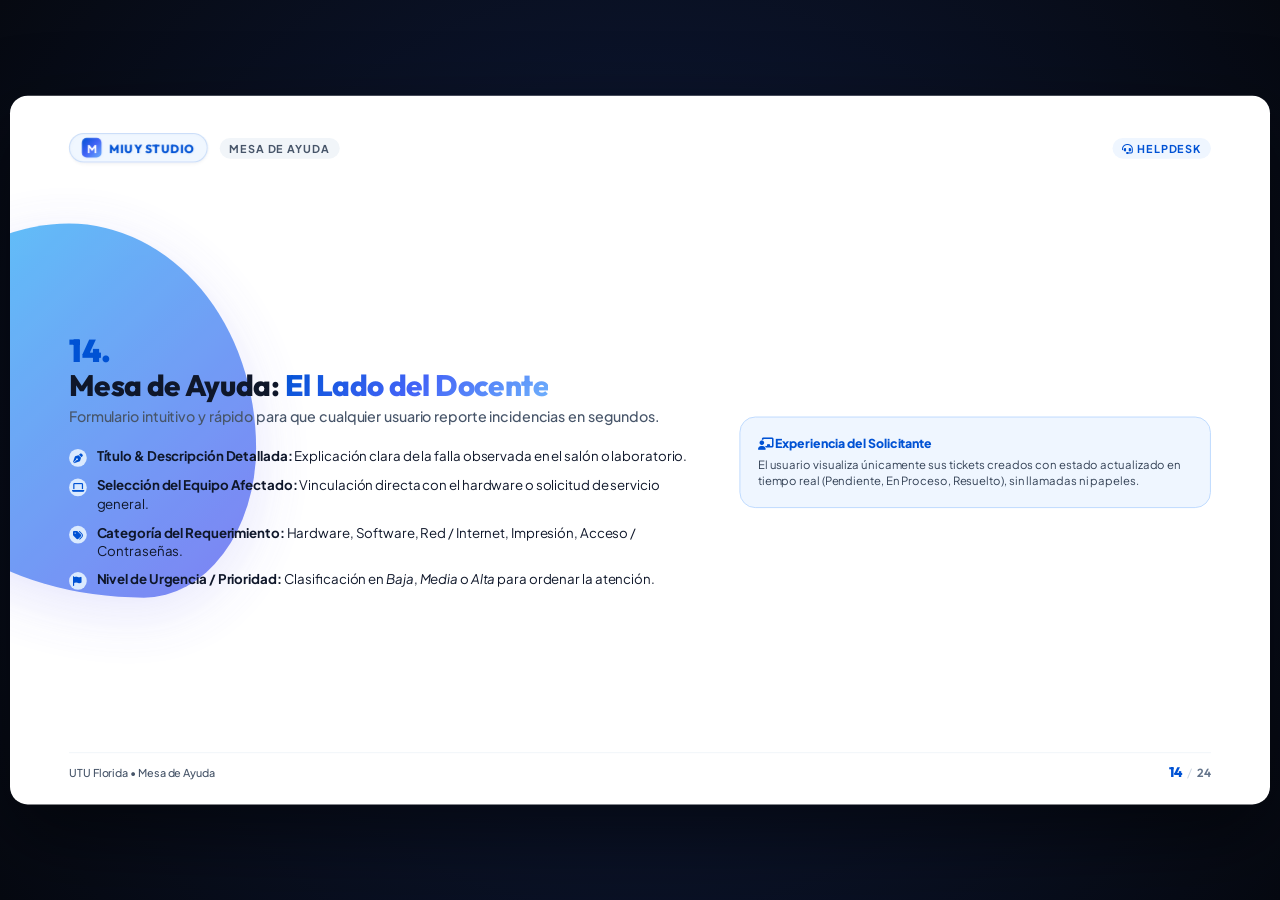
==== commit a2999dc7: "Eliminar barra HUD flotante para vista limpia a pantalla completa" ====
--- a/alan.html
+++ b/alan.html
@@ -208,24 +208,6 @@
     </section>
 
   </div>
-
-  <!-- HUD CONTROLLER LOCAL -->
-  <div id="hud-controller" class="speaker-hud">
-    <a href="index.html" class="hud-btn hud-home-btn" title="Volver a la Presentación General" target="_top">
-      <i class="fa-solid fa-house"></i> <span>General</span>
-    </a>
-    <button class="hud-btn" id="btn-prev" title="Anterior (← o RePág)">
-      <i class="fa-solid fa-chevron-left"></i>
-    </button>
-    <div id="hud-slide-indicator" class="hud-slide-indicator">01 / 01</div>
-    <button class="hud-btn" id="btn-next" title="Siguiente (→, Espacio o AvPág)">
-      <i class="fa-solid fa-chevron-right"></i>
-    </button>
-    <button class="hud-btn" id="btn-fullscreen" title="Pantalla Completa (Tecla F)">
-      <i class="fa-solid fa-expand"></i>
-    </button>
-  </div>
-
 </div>
 
 <script src="deck-common.js"></script>
--- a/styles.css
+++ b/styles.css
@@ -1583,82 +1583,9 @@
   background: #ffffff;
 }
 
-/* Speaker Navigation Bar (Top Bar en index.html) */
-#speaker-nav-bar {
-  position: fixed;
-  top: 14px;
-  left: 50%;
-  transform: translateX(-50%);
-  display: flex;
-  align-items: center;
-  gap: 6px;
-  background: rgba(15, 23, 42, 0.75);
-  backdrop-filter: blur(14px);
-  -webkit-backdrop-filter: blur(14px);
-  border: 1px solid rgba(255, 255, 255, 0.12);
-  border-radius: var(--radius-full);
-  padding: 5px 8px;
-  z-index: 100;
-  box-shadow: 0 10px 25px rgba(0, 0, 0, 0.35);
-  max-width: calc(100vw - 30px);
-  overflow-x: auto;
-  scrollbar-width: none;
-}
-
-#speaker-nav-bar::-webkit-scrollbar {
-  display: none;
-}
-
-.speaker-nav-tab {
-  display: flex;
-  align-items: center;
-  gap: 7px;
-  padding: 6px 13px;
-  border-radius: var(--radius-full);
-  font-size: 11.5px;
-  font-weight: 700;
-  color: #94a3b8;
-  background: transparent;
-  border: none;
-  cursor: pointer;
-  white-space: nowrap;
-  transition: var(--transition);
-  text-decoration: none;
-}
-
-.speaker-nav-tab:hover {
-  color: #ffffff;
-  background: rgba(255, 255, 255, 0.08);
-}
-
-.speaker-nav-tab.active {
-  color: #ffffff;
-  background: var(--primary-gradient);
-  box-shadow: 0 4px 15px rgba(0, 82, 212, 0.4);
-}
-
-.speaker-tab-badge {
-  font-size: 10px;
-  padding: 1px 6px;
-  border-radius: 999px;
-  background: rgba(255, 255, 255, 0.15);
-  color: #ffffff;
-}
-
-/* Master HUD Controller extensions */
-.hud-btn-active {
-  background: var(--primary) !important;
-  color: #ffffff !important;
-}
-
-.hud-speaker-label {
-  font-size: 12px;
-  font-weight: 700;
-  color: #e2e8f0;
-  padding: 0 6px;
-  display: flex;
-  align-items: center;
-  gap: 6px;
+/* Ocultar barra flotante de controles */
+#hud-controller {
+  display: none !important;
 }
 
 .hud-files-menu-modal {
